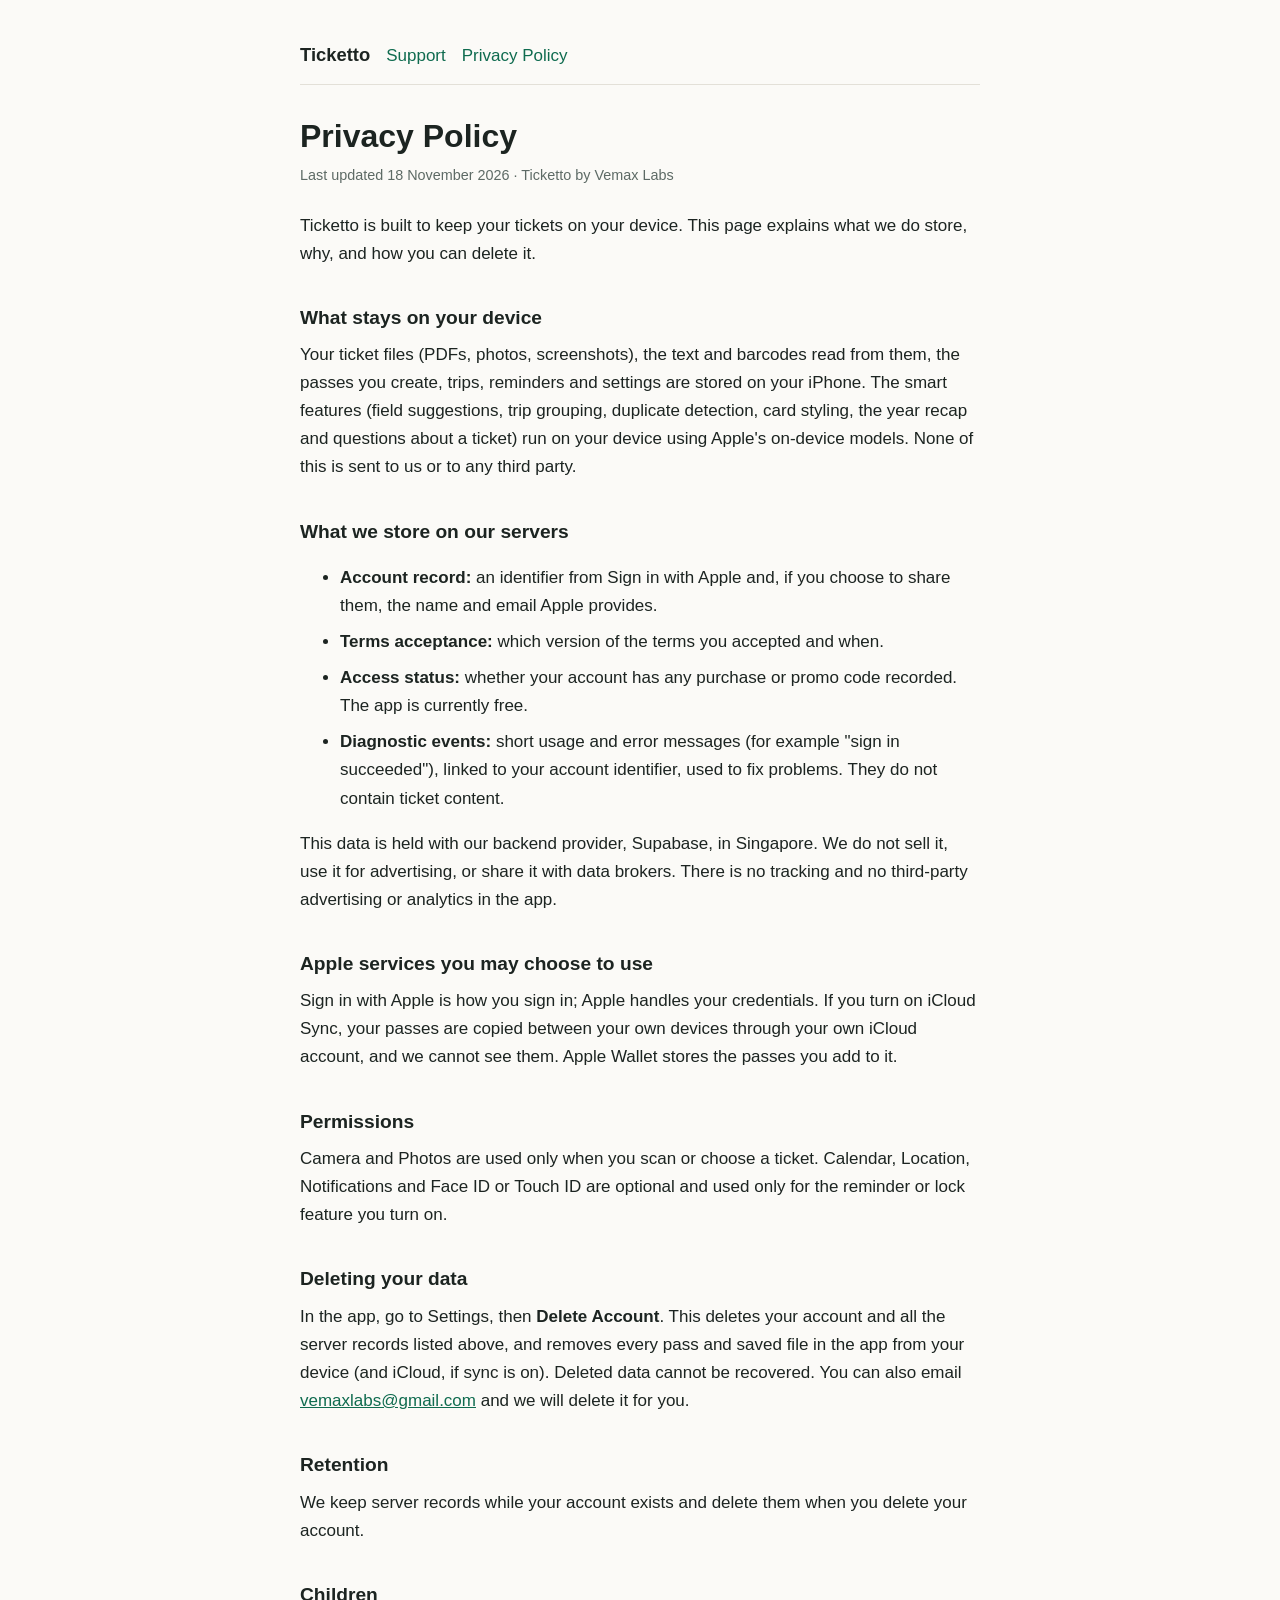
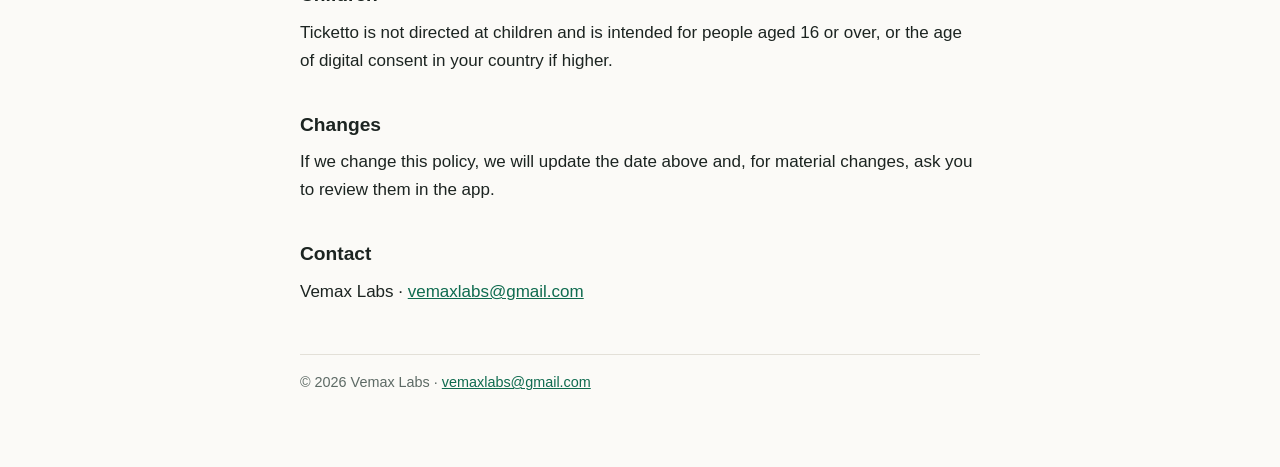
==== privacy.html @ 77180711 "Add Ticketto support and privacy pages Co-Authored-By: Claude Sonnet 5.5 <noreply@anthropic.com>" ====
<!doctype html><html lang="en"><head><meta charset="utf-8"><meta name="viewport" content="width=device-width,initial-scale=1"><link rel="stylesheet" href="style.css"><title>Ticketto Privacy Policy</title></head><body><main><header class="site"><a class="brand" href="index.html">Ticketto</a><nav><a href="support.html">Support</a><a href="privacy.html">Privacy Policy</a></nav></header>
<h1>Privacy Policy</h1>
<p class="meta">Last updated 18 November 2026 · Ticketto by Vemax Labs</p>

<p>Ticketto is built to keep your tickets on your device. This page explains what we do store, why, and how you can delete it.</p>

<h2>What stays on your device</h2>
<p>Your ticket files (PDFs, photos, screenshots), the text and barcodes read from them, the passes you create, trips, reminders and settings are stored on your iPhone. The smart features (field suggestions, trip grouping, duplicate detection, card styling, the year recap and questions about a ticket) run on your device using Apple's on-device models. None of this is sent to us or to any third party.</p>

<h2>What we store on our servers</h2>
<ul>
<li><strong>Account record:</strong> an identifier from Sign in with Apple and, if you choose to share them, the name and email Apple provides.</li>
<li><strong>Terms acceptance:</strong> which version of the terms you accepted and when.</li>
<li><strong>Access status:</strong> whether your account has any purchase or promo code recorded. The app is currently free.</li>
<li><strong>Diagnostic events:</strong> short usage and error messages (for example "sign in succeeded"), linked to your account identifier, used to fix problems. They do not contain ticket content.</li>
</ul>
<p>This data is held with our backend provider, Supabase, in Singapore. We do not sell it, use it for advertising, or share it with data brokers. There is no tracking and no third-party advertising or analytics in the app.</p>

<h2>Apple services you may choose to use</h2>
<p>Sign in with Apple is how you sign in; Apple handles your credentials. If you turn on iCloud Sync, your passes are copied between your own devices through your own iCloud account, and we cannot see them. Apple Wallet stores the passes you add to it.</p>

<h2>Permissions</h2>
<p>Camera and Photos are used only when you scan or choose a ticket. Calendar, Location, Notifications and Face ID or Touch ID are optional and used only for the reminder or lock feature you turn on.</p>

<h2>Deleting your data</h2>
<p>In the app, go to Settings, then <strong>Delete Account</strong>. This deletes your account and all the server records listed above, and removes every pass and saved file in the app from your device (and iCloud, if sync is on). Deleted data cannot be recovered. You can also email <a href="mailto:vemaxlabs@gmail.com">vemaxlabs@gmail.com</a> and we will delete it for you.</p>

<h2>Retention</h2>
<p>We keep server records while your account exists and delete them when you delete your account.</p>

<h2>Children</h2>
<p>Ticketto is not directed at children and is intended for people aged 16 or over, or the age of digital consent in your country if higher.</p>

<h2>Changes</h2>
<p>If we change this policy, we will update the date above and, for material changes, ask you to review them in the app.</p>

<h2>Contact</h2>
<p>Vemax Labs · <a href="mailto:vemaxlabs@gmail.com">vemaxlabs@gmail.com</a></p>
<footer>© 2026 Vemax Labs · <a href="mailto:vemaxlabs@gmail.com">vemaxlabs@gmail.com</a></footer></main></body></html>
---- style.css ----
:root{--bg:#fbfaf7;--fg:#1c2421;--muted:#5d6a65;--accent:#0f6b4f;--rule:#e3e0d8}
@media (prefers-color-scheme:dark){:root{--bg:#121816;--fg:#e8ece9;--muted:#9aa8a2;--accent:#5fd1a4;--rule:#26302c}}
*{box-sizing:border-box}
body{margin:0;background:var(--bg);color:var(--fg);font:17px/1.65 -apple-system,BlinkMacSystemFont,"Segoe UI",Roboto,sans-serif}
main{max-width:720px;margin:0 auto;padding:40px 20px 72px}
header.site{display:flex;gap:16px;align-items:baseline;flex-wrap:wrap;border-bottom:1px solid var(--rule);padding-bottom:14px;margin-bottom:32px}
header.site a.brand{font-weight:700;font-size:1.15rem;color:var(--fg);text-decoration:none}
header.site nav a{margin-right:16px;color:var(--accent);text-decoration:none}
h1{font-size:2rem;line-height:1.2;margin:0 0 6px}
h2{font-size:1.2rem;margin:34px 0 6px}
p,li{margin:8px 0}
.meta{color:var(--muted);font-size:.9rem;margin-bottom:24px}
a{color:var(--accent)}
footer{margin-top:48px;padding-top:16px;border-top:1px solid var(--rule);color:var(--muted);font-size:.9rem}
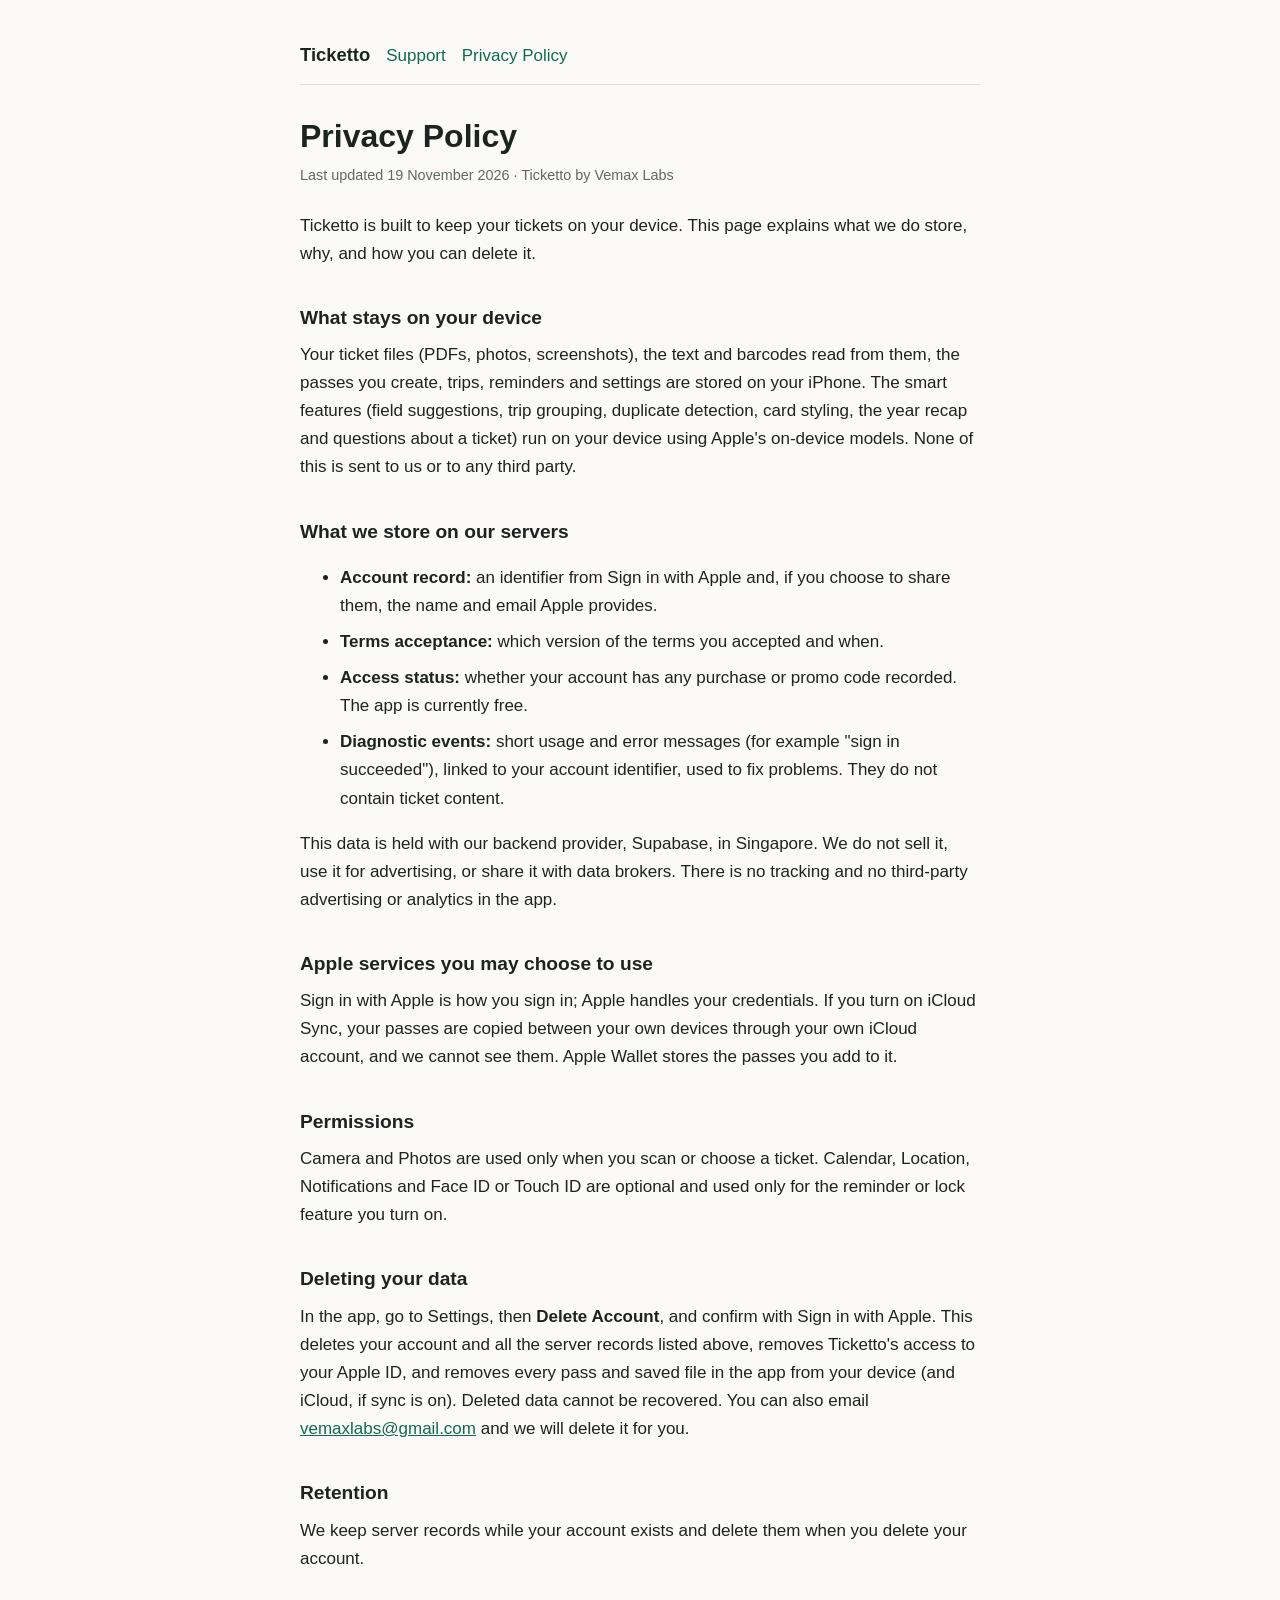
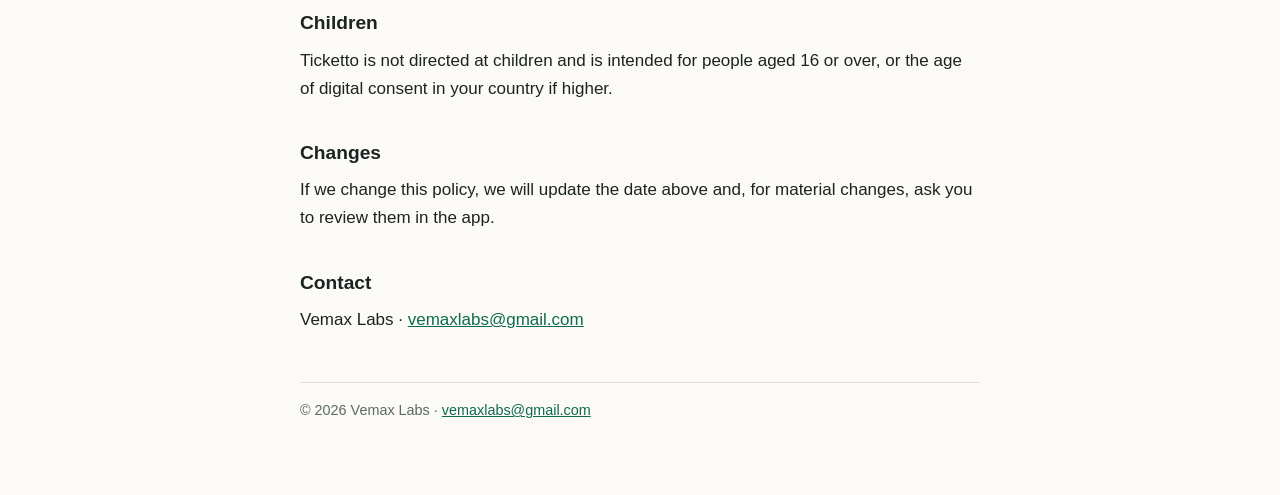
==== commit dd5aa029: "Describe Apple confirmation step in account deletion Co-Authored-By: Claude Sonnet 5.5 <noreply@anth" ====
--- a/privacy.html
+++ b/privacy.html
@@ -1,6 +1,6 @@
 <!doctype html><html lang="en"><head><meta charset="utf-8"><meta name="viewport" content="width=device-width,initial-scale=1"><link rel="stylesheet" href="style.css"><title>Ticketto Privacy Policy</title></head><body><main><header class="site"><a class="brand" href="index.html">Ticketto</a><nav><a href="support.html">Support</a><a href="privacy.html">Privacy Policy</a></nav></header>
 <h1>Privacy Policy</h1>
-<p class="meta">Last updated 18 November 2026 · Ticketto by Vemax Labs</p>
+<p class="meta">Last updated 19 November 2026 · Ticketto by Vemax Labs</p>
 
 <p>Ticketto is built to keep your tickets on your device. This page explains what we do store, why, and how you can delete it.</p>
 
@@ -23,7 +23,7 @@
 <p>Camera and Photos are used only when you scan or choose a ticket. Calendar, Location, Notifications and Face ID or Touch ID are optional and used only for the reminder or lock feature you turn on.</p>
 
 <h2>Deleting your data</h2>
-<p>In the app, go to Settings, then <strong>Delete Account</strong>. This deletes your account and all the server records listed above, and removes every pass and saved file in the app from your device (and iCloud, if sync is on). Deleted data cannot be recovered. You can also email <a href="mailto:vemaxlabs@gmail.com">vemaxlabs@gmail.com</a> and we will delete it for you.</p>
+<p>In the app, go to Settings, then <strong>Delete Account</strong>, and confirm with Sign in with Apple. This deletes your account and all the server records listed above, removes Ticketto's access to your Apple ID, and removes every pass and saved file in the app from your device (and iCloud, if sync is on). Deleted data cannot be recovered. You can also email <a href="mailto:vemaxlabs@gmail.com">vemaxlabs@gmail.com</a> and we will delete it for you.</p>
 
 <h2>Retention</h2>
 <p>We keep server records while your account exists and delete them when you delete your account.</p>
